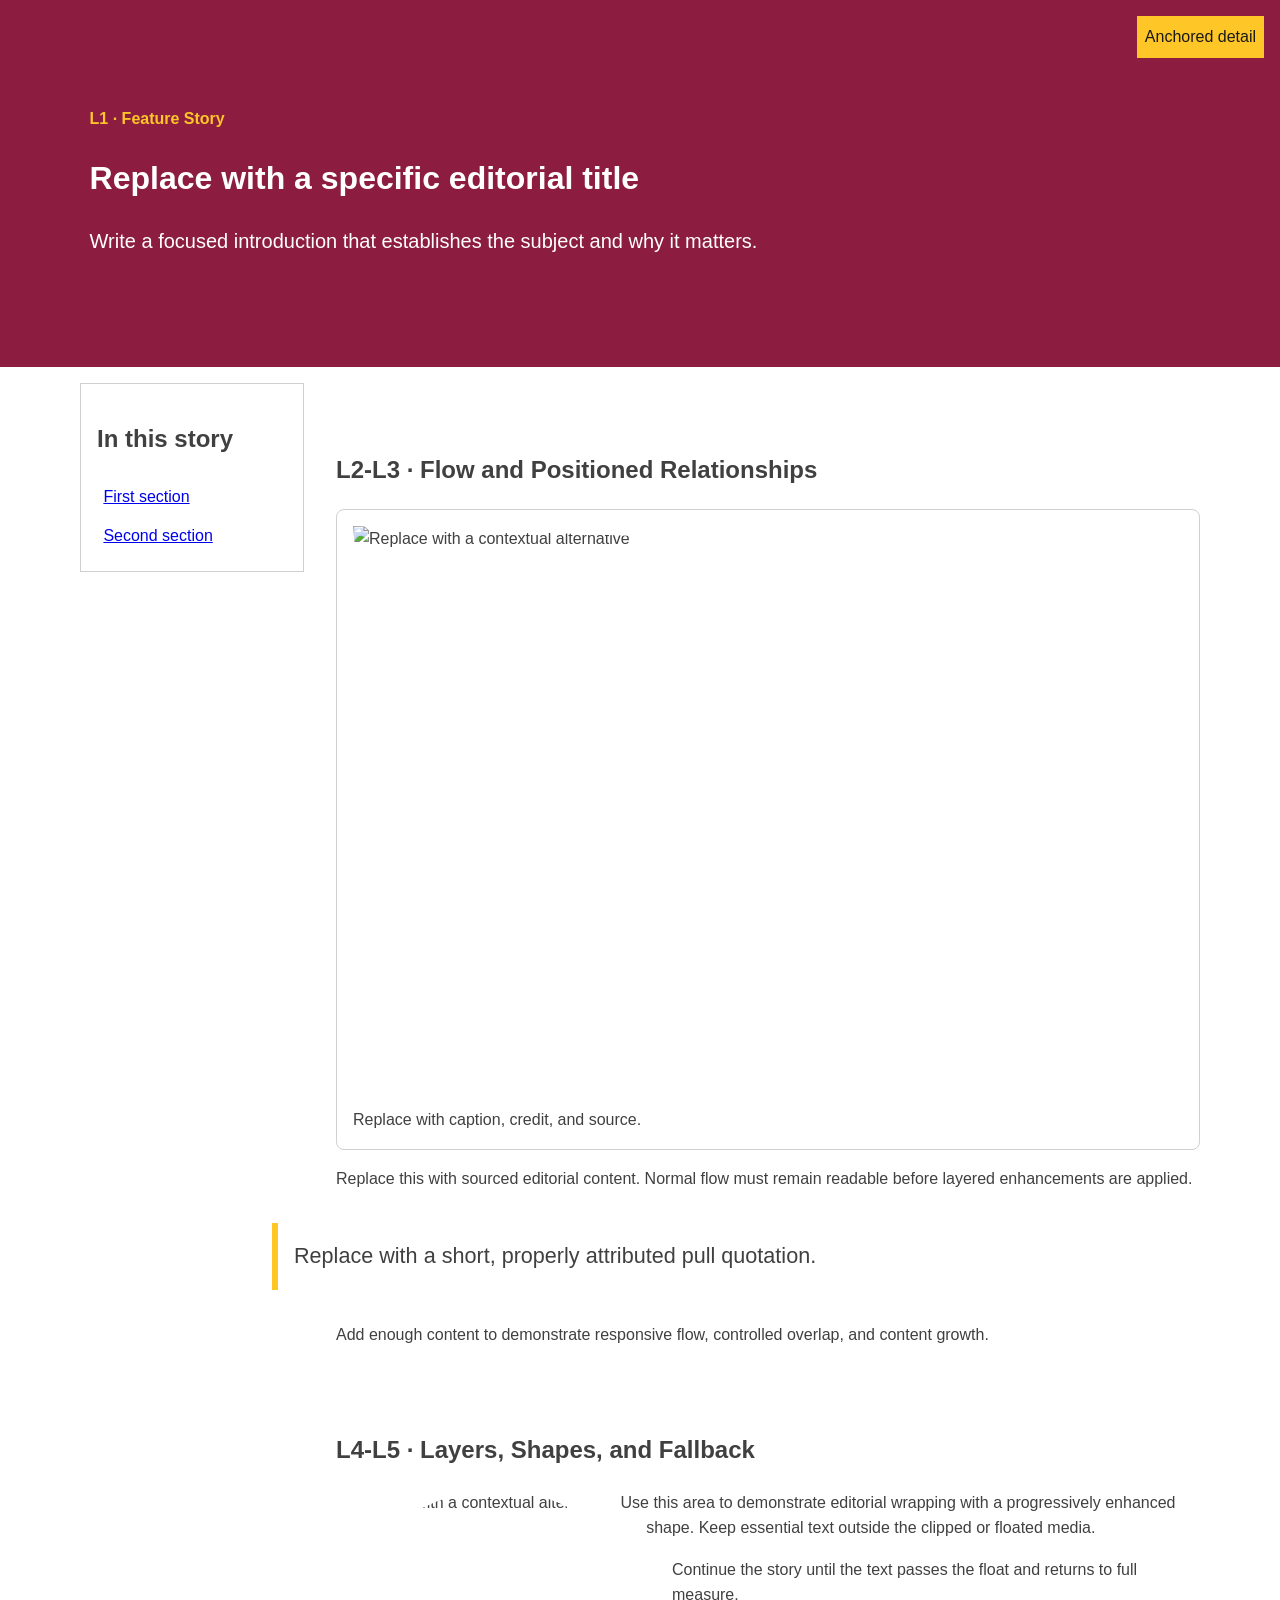
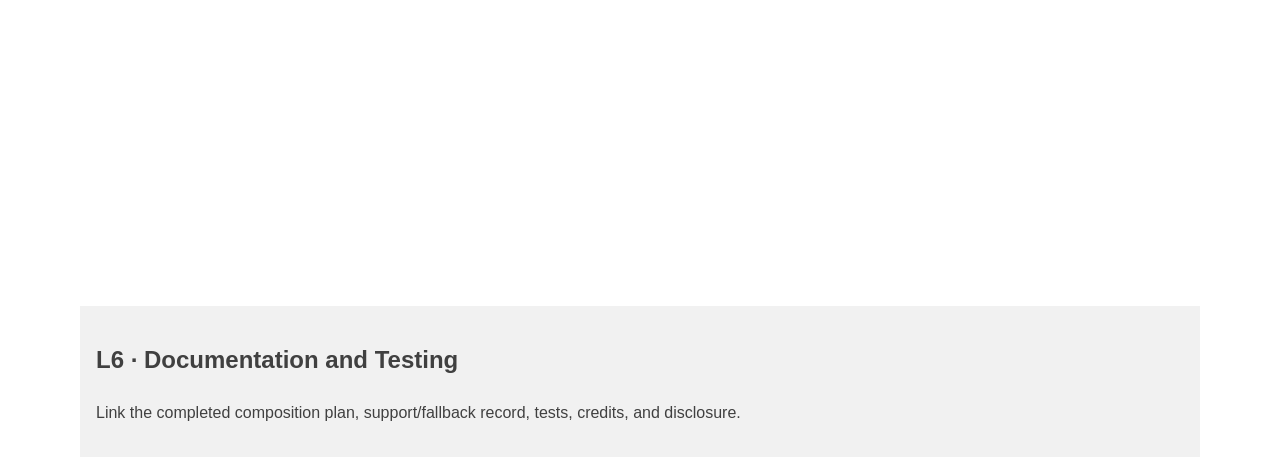
==== index.html @ 9a73ac56 "Added Assignment" ====
<!doctype html>
<html lang="en">
    <head>
        <meta charset="utf-8">
        <meta name="viewport" content="width=device-width,initial-scale=1">
        <title>Layered Feature Story</title>
        <link rel="stylesheet" href="styles.css">
    </head>
    <body>
        <header class="feature-header">
            <p class="eyebrow">L1 · Feature Story</p>
            <h1>Replace with a specific editorial title</h1>
            <p class="lede">Write a focused introduction that establishes the subject and why it matters.</p>
            <span class="issue-badge">Anchored detail</span>
        </header>
        <main>
            <aside class="story-guide">
                <h2>In this story</h2>
                <a href="#section-one">First section</a>
                <a href="#section-two">Second section</a>
            </aside>
            <article>
                <section id="section-one">
                    <h2>L2-L3 · Flow and Positioned Relationships</h2>
                    <figure class="feature-figure">
                        <img src="feature.svg" alt="Replace with a contextual alternative" width="1000" height="700">
                        <figcaption>Replace with caption, credit, and source.</figcaption>
                    </figure>
                    <p>Replace this with sourced editorial content. Normal flow must remain readable before layered enhancements are applied.</p>
                    <blockquote class="pull-quote">Replace with a short, properly attributed pull quotation.</blockquote>
                    <p>Add enough content to demonstrate responsive flow, controlled overlap, and content growth.</p>
                </section>
                <section id="section-two">
                    <h2>L4-L5 · Layers, Shapes, and Fallback</h2>
                    <img class="shape-portrait" src="portrait.svg" alt="Replace with a contextual alternative" width="600" height="600">
                    <p>Use this area to demonstrate editorial wrapping with a progressively enhanced shape. Keep essential text outside the clipped or floated media.</p>
                    <p>Continue the story until the text passes the float and returns to full measure.</p>
                </section>
            </article>
            <section class="documentation">
                <h2>L6 · Documentation and Testing</h2>
                <p>Link the completed composition plan, support/fallback record, tests, credits, and disclosure.</p>
            </section>
        </main>
    </body>
    </html>
---- styles.css ----
:root{
    --color-text:#404040;
    --color-surface:#fff;
    --color-action:#8c1d40;
    --color-accent:#ffc627;
    --color-border:#d0d0d0;
    --color-muted:#5c6670;
    --space-3:1rem;
    --radius:.5rem;
    --measure:68ch;
    --layer-base:0;
    --layer-raised:10;
    --layer-sticky:20;
    --layer-overlay:30;
}
*,*::before,*::after{
    box-sizing:border-box;
}
html{
    scroll-behavior:smooth;
}
body{
    margin:0;
    color:var(--color-text);
    background:var(--color-surface);
    font-family:Arial,sans-serif;
    line-height:1.6;
}
.feature-header{
    position:relative;
    padding:clamp(2rem,7vw,6rem);
    background:var(--color-action);
    color:#fff;
}
.eyebrow{
    color:var(--color-accent);
    font-weight:700;
}
.lede{
    max-width:var(--measure);
    font-size:1.25rem;
}
.issue-badge{
    position:absolute;
    inset-block-start:1rem;
    inset-inline-end:1rem;
    padding:.5rem;
    background:var(--color-accent);
    color:#191919;
}
main{
    display:grid;
    gap:2rem;
    max-width:72rem;
    margin:auto;
    padding:var(--space-3);
}
article{
    min-width:0;
}
article section{
    display:flow-root;
    margin-block:3rem;
    scroll-margin-block-start:6rem;
}
.story-guide{
    align-self:start;
    padding:1rem;
    border:1px solid var(--color-border);
}
.story-guide a{
    display:block;
    padding:.4rem;
}
.feature-figure{
    position:relative;
    margin:0;
    padding:1rem;
    border:1px solid var(--color-border);
    border-radius:var(--radius);
}
img{
    display:block;
    max-width:100%;
    height:auto;
}
.pull-quote{
    margin:2rem 0;
    padding:1rem;
    border-inline-start:.4rem solid var(--color-accent);
    font-size:1.35rem;
}
.shape-portrait{
    width:min(45%,20rem);
    margin:0 1rem 1rem 0;
    border-radius:50%;
}
.documentation{
    grid-column:1/-1;
    padding:1rem;
    background:#f1f1f1;
}
@media (min-width:52rem){
    main{
        grid-template-columns:14rem 1fr;
    }
    .story-guide{
        position:sticky;
        inset-block-start:1rem;
        z-index:var(--layer-sticky);
    }
    .pull-quote{
        position:relative;
        z-index:var(--layer-raised);
        margin-inline-start:-4rem;
        background:var(--color-surface);;
    }
    @supports (shape-outside:circle(50%)){
        .shape-portrait{
            float:inline-start;
            shape-outside:circle(50%);
            shape-margin:1rem;}
        }
    }
    @supports (clip-path:polygon(0 0)){
        .feature-figure img{
            clip-path:polygon(0 0,100% 5%,94% 100%,6% 94%);}
        }
        :focus-visible{
            outline:.2rem solid var(--color-accent);
            outline-offset:.2rem;
        }
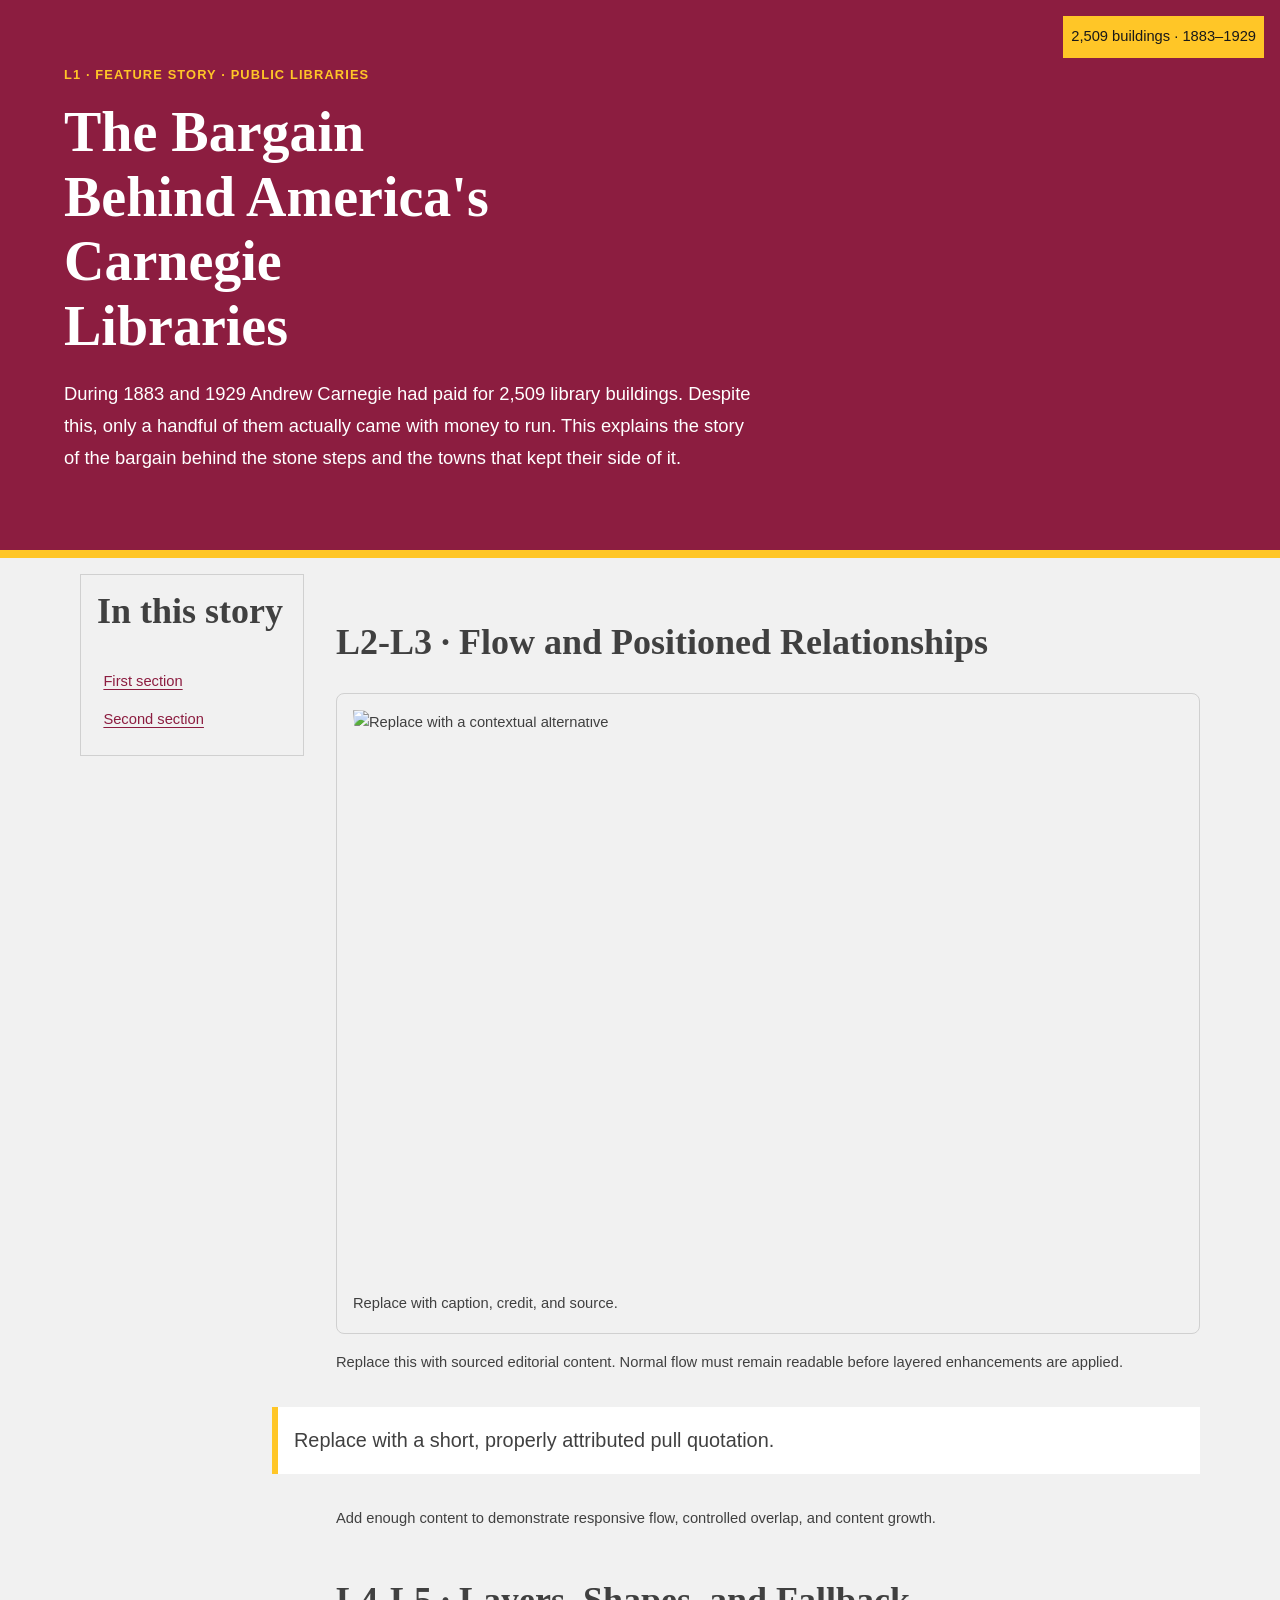
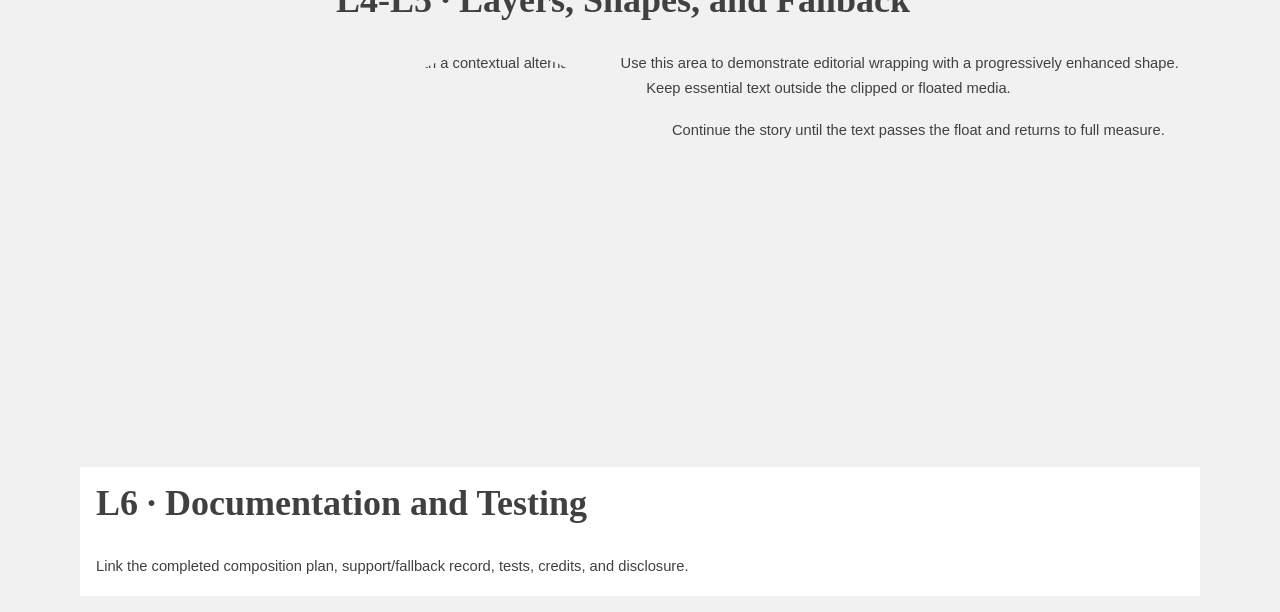
==== commit 53df7120: "Wrote feature header for carnegie libraries story Replaced the placeholder title, lede and badge wit" ====
--- a/index.html
+++ b/index.html
@@ -3,15 +3,15 @@
     <head>
         <meta charset="utf-8">
         <meta name="viewport" content="width=device-width,initial-scale=1">
-        <title>Layered Feature Story</title>
+        <title>The Bargain Behind America's Carnegie Libraries</title>
         <link rel="stylesheet" href="styles.css">
     </head>
     <body>
         <header class="feature-header">
-            <p class="eyebrow">L1 · Feature Story</p>
-            <h1>Replace with a specific editorial title</h1>
-            <p class="lede">Write a focused introduction that establishes the subject and why it matters.</p>
-            <span class="issue-badge">Anchored detail</span>
+            <p class="eyebrow">L1 · Feature Story · Public Libraries</p>
+            <h1>The Bargain Behind America's Carnegie Libraries</h1>
+            <p class="lede">During 1883 and 1929 Andrew Carnegie had paid for 2,509 library buildings. Despite this, only a handful of them actually came with money to run. This explains the story of the bargain behind the stone steps and the towns that kept their side of it.</p>
+            <span class="issue-badge">2,509 buildings · 1883–1929</span>
         </header>
         <main>
             <aside class="story-guide">
@@ -43,4 +43,4 @@
             </section>
         </main>
     </body>
-    </html>+</html>
--- a/styles.css
+++ b/styles.css
@@ -1,59 +1,142 @@
+/* Module 1 fonts and tokens */
+@font-face{
+    font-family:"Source Sans 3";
+    src:url("fonts/source-sans-3-latin-wght-normal.woff2") format("woff2");
+    font-weight:200 900;
+    font-style:normal;
+    font-display:swap;
+}
 :root{
-    --color-text:#404040;
-    --color-surface:#fff;
-    --color-action:#8c1d40;
-    --color-accent:#ffc627;
-    --color-border:#d0d0d0;
-    --color-muted:#5c6670;
-    --space-3:1rem;
+    --maroon:#8c1d40;
+    --gold:#ffc627;
+    --white:#ffffff;
+    --gray-100:#f1f1f1;
+    --gray-300:#d0d0d0;
+    --gray-700:#404040;
+    --gray-900:#191919;
+    --space-md:1rem;
+    --space-lg:2rem;
+    --border-thin:1px;
+    --font-body:"Source Sans 3",Arial,Helvetica,sans-serif;
+    --font-display:Georgia,"Times New Roman",serif;
+    --step--1:.875rem;
+    --step-0:1rem;
+    --step-1:1.25rem;
+    --step-2:clamp(1.5rem,1.2rem + 1.5vw,2.25rem);
+    --step-3:clamp(2rem,1.5rem + 2.5vw,3.5rem);
+    --leading-body:1.6;
+    --measure:68ch;
+    --color-text:var(--gray-700);
+    --color-canvas:var(--gray-100);
+    --color-surface:var(--white);
+    --color-border:var(--gray-300);
+    --color-action:var(--maroon);
+    --color-accent:var(--gold);
     --radius:.5rem;
-    --measure:68ch;
     --layer-base:0;
     --layer-raised:10;
     --layer-sticky:20;
     --layer-overlay:30;
 }
+
+/* Module 1 reset */
 *,*::before,*::after{
     box-sizing:border-box;
 }
+body{
+    margin:0;
+}
+figure{
+    margin-inline:0;
+}
+:where(h1,h2,p,ul,figure):where(:first-child){
+    margin-block-start:0;
+}
+:where(h1,h2,p,ul,figure):where(:last-child){
+    margin-block-end:0;
+}
+img{
+    display:block;
+    max-width:100%;
+    height:auto;
+}
+
+/* Module 1 typography */
+body{
+    color:var(--color-text);
+    background:var(--color-canvas);
+    font-family:var(--font-body);
+    font-size:var(--step-0);
+    font-size-adjust:.486;
+    line-height:var(--leading-body);
+}
+h1,h2,h3{
+    font-family:var(--font-display);
+    font-size-adjust:none;
+    line-height:1.15;
+}
+h1{
+    max-width:16ch;
+    margin:0;
+    font-size:var(--step-3);
+}
+h2{
+    font-size:var(--step-2);
+}
+h3{
+    font-size:var(--step-1);
+}
+a{
+    color:var(--color-action);
+    text-underline-offset:.2em;
+}
+.eyebrow,
+.evidence-label{
+    font-size:var(--step--1);
+    font-weight:700;
+    letter-spacing:.08em;
+    text-transform:uppercase;
+}
+.eyebrow{
+    color:var(--color-accent);
+}
+.lede{
+    max-width:var(--measure);
+    font-size:var(--step-1);
+}
+
 html{
     scroll-behavior:smooth;
 }
-body{
-    margin:0;
-    color:var(--color-text);
-    background:var(--color-surface);
-    font-family:Arial,sans-serif;
-    line-height:1.6;
-}
 .feature-header{
     position:relative;
-    padding:clamp(2rem,7vw,6rem);
+    padding:4rem clamp(1.5rem,5vw,4rem) clamp(1.5rem,5vw,4rem);
     background:var(--color-action);
-    color:#fff;
-}
-.eyebrow{
-    color:var(--color-accent);
-    font-weight:700;
-}
-.lede{
-    max-width:var(--measure);
-    font-size:1.25rem;
+    color:var(--white);
+}
+.feature-header::after{
+    content:"";
+    position:absolute;
+    inset-inline:0;
+    inset-block-end:0;
+    height:.5rem;
+    background:var(--color-accent);
+    pointer-events:none;
 }
 .issue-badge{
     position:absolute;
-    inset-block-start:1rem;
-    inset-inline-end:1rem;
+    inset-block-start:var(--space-md);
+    inset-inline-end:var(--space-md);
     padding:.5rem;
     background:var(--color-accent);
-    color:#191919;
+    color:var(--gray-900);
 }
 main{
     display:grid;
-    gap:2rem;
+    gap:var(--space-lg);
     max-width:72rem;
     margin:auto;
-    padding:var(--space-3);
+    padding:var(--space-md);
 }
 article{
     min-width:0;
@@ -65,8 +148,8 @@
 }
 .story-guide{
     align-self:start;
-    padding:1rem;
-    border:1px solid var(--color-border);
+    padding:var(--space-md);
+    border:var(--border-thin) solid var(--color-border);
 }
 .story-guide a{
     display:block;
@@ -75,30 +158,25 @@
 .feature-figure{
     position:relative;
     margin:0;
-    padding:1rem;
-    border:1px solid var(--color-border);
+    padding:var(--space-md);
+    border:var(--border-thin) solid var(--color-border);
     border-radius:var(--radius);
 }
-img{
-    display:block;
-    max-width:100%;
-    height:auto;
-}
 .pull-quote{
-    margin:2rem 0;
-    padding:1rem;
+    margin:var(--space-lg) 0;
+    padding:var(--space-md);
     border-inline-start:.4rem solid var(--color-accent);
     font-size:1.35rem;
 }
 .shape-portrait{
     width:min(45%,20rem);
-    margin:0 1rem 1rem 0;
+    margin:0 var(--space-md) var(--space-md) 0;
     border-radius:50%;
 }
 .documentation{
     grid-column:1/-1;
-    padding:1rem;
-    background:#f1f1f1;
+    padding:var(--space-md);
+    background:var(--color-surface);
 }
 @media (min-width:52rem){
     main{
@@ -106,7 +184,7 @@
     }
     .story-guide{
         position:sticky;
-        inset-block-start:1rem;
+        inset-block-start:var(--space-md);
         z-index:var(--layer-sticky);
     }
     .pull-quote{
@@ -119,7 +197,7 @@
         .shape-portrait{
             float:inline-start;
             shape-outside:circle(50%);
-            shape-margin:1rem;}
+            shape-margin:var(--space-md);}
         }
     }
     @supports (clip-path:polygon(0 0)){
@@ -129,4 +207,4 @@
         :focus-visible{
             outline:.2rem solid var(--color-accent);
             outline-offset:.2rem;
-        }
+        }
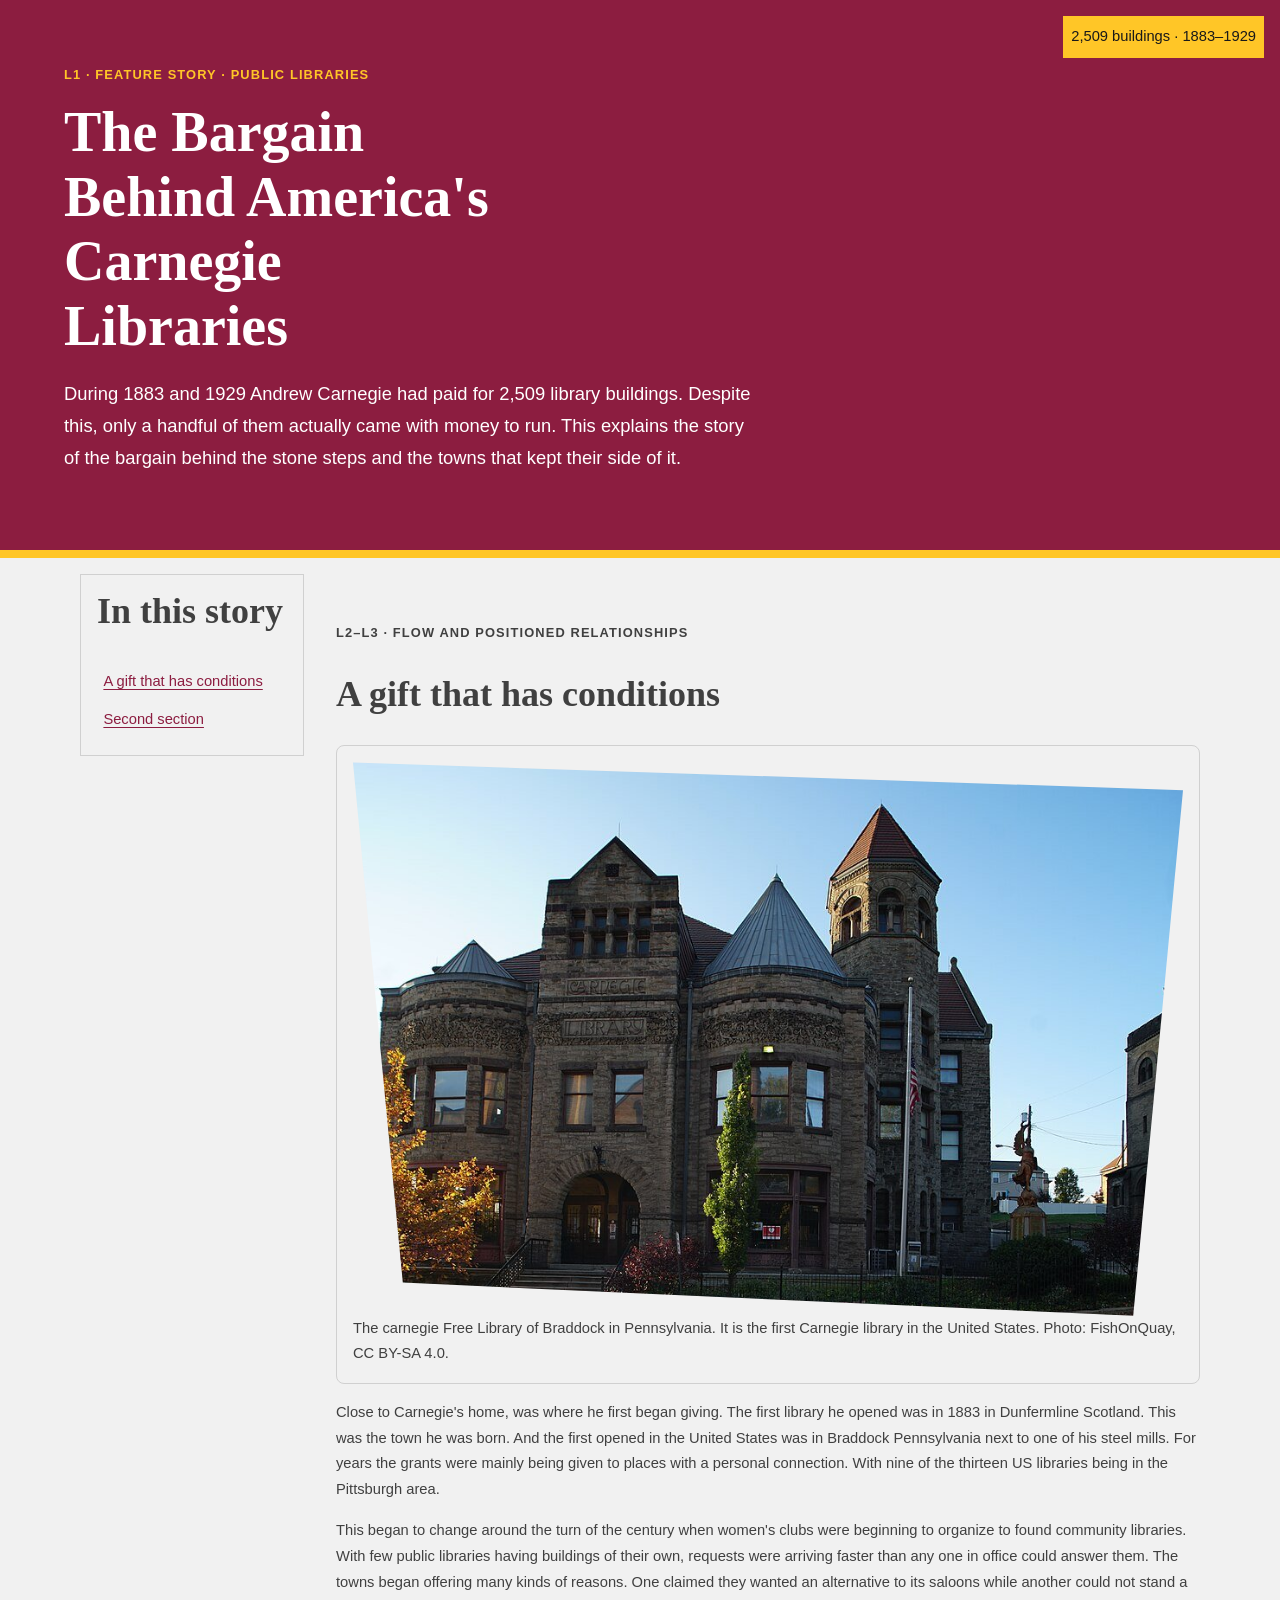
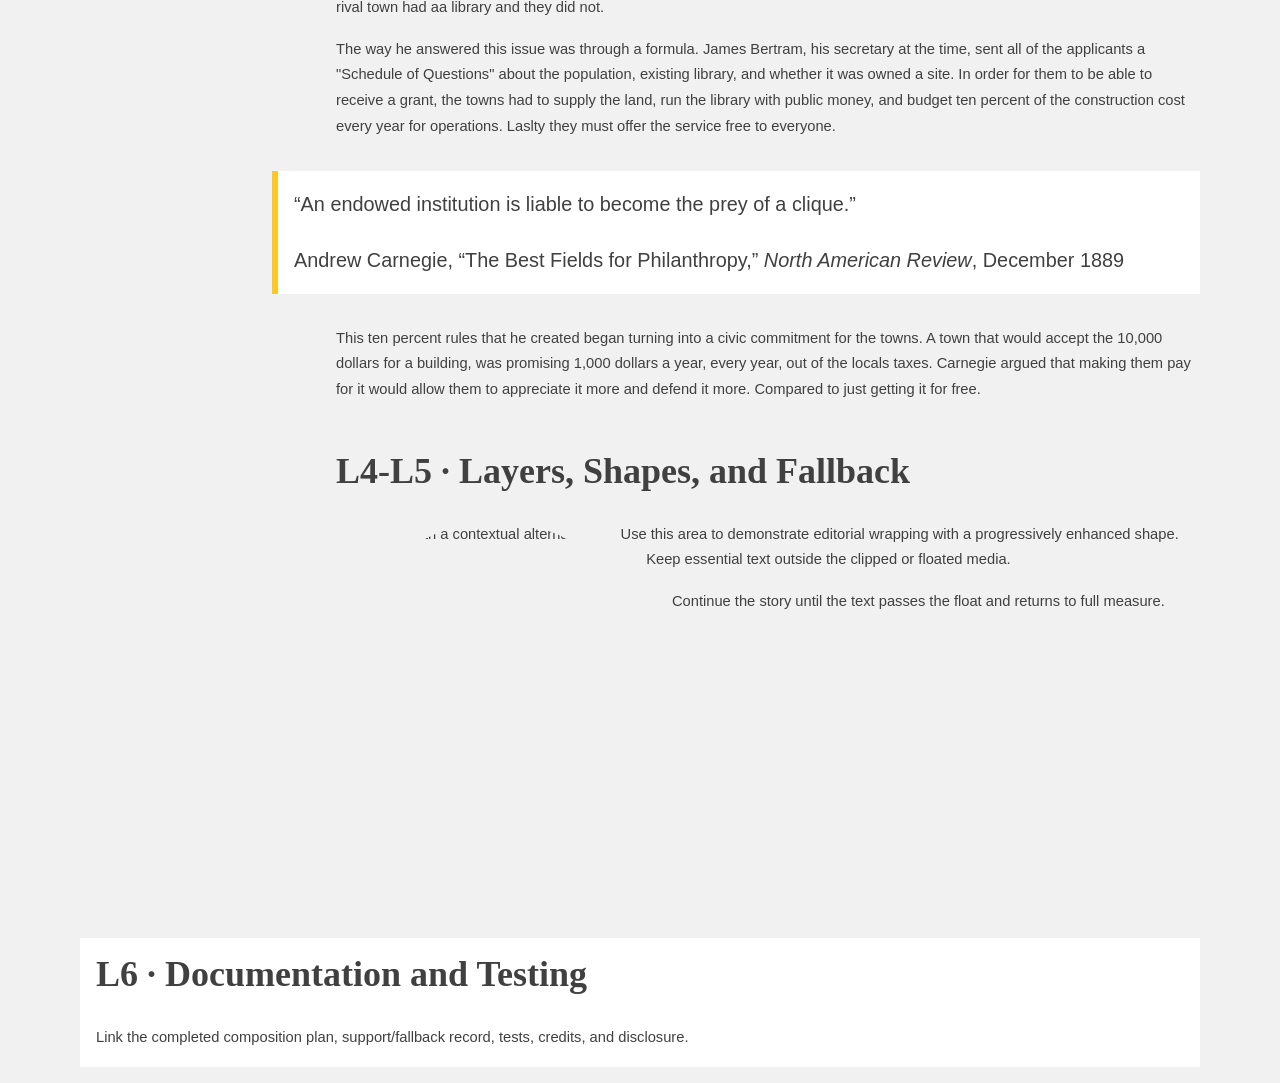
==== commit b549b0bd: "Added a gift that has conditions section I wrote the first section of Carnegie's grant formula. I al" ====
--- a/index.html
+++ b/index.html
@@ -16,19 +16,25 @@
         <main>
             <aside class="story-guide">
                 <h2>In this story</h2>
-                <a href="#section-one">First section</a>
+                <a href="#formula">A gift that has conditions</a>
                 <a href="#section-two">Second section</a>
             </aside>
             <article>
-                <section id="section-one">
-                    <h2>L2-L3 · Flow and Positioned Relationships</h2>
+                <section id="formula">
+                    <p class="evidence-label">L2–L3 · Flow and Positioned Relationships</p>
+                    <h2>A gift that has conditions</h2>
                     <figure class="feature-figure">
-                        <img src="feature.svg" alt="Replace with a contextual alternative" width="1000" height="700">
-                        <figcaption>Replace with caption, credit, and source.</figcaption>
+                        <img src="braddock-carnegie-library.jpg" alt="A Stone library with a tall rounded tower and a cone shaped roof. &quot;Carnegie Library&quot; is carved above the windows with steps up to the entrance." width="960" height="640">
+                        <figcaption>The carnegie Free Library of Braddock in Pennsylvania. It is the first Carnegie library in the United States. Photo: FishOnQuay, CC BY-SA 4.0.</figcaption>
                     </figure>
-                    <p>Replace this with sourced editorial content. Normal flow must remain readable before layered enhancements are applied.</p>
-                    <blockquote class="pull-quote">Replace with a short, properly attributed pull quotation.</blockquote>
-                    <p>Add enough content to demonstrate responsive flow, controlled overlap, and content growth.</p>
+                    <p>Close to Carnegie's home, was where he first began giving. The first library he opened was in 1883 in Dunfermline Scotland. This was the town he was born. And the first opened in the United States was in Braddock Pennsylvania next to one of his steel mills. For years the grants were mainly being given to places with a personal connection. With nine of the thirteen US libraries being in the Pittsburgh area.</p>
+                    <p>This began to change around the turn of the century when women's clubs were beginning to organize to found community libraries. With few public libraries having buildings of their own, requests were arriving faster  than any one in office could answer them. The towns began offering many kinds of reasons. One claimed they wanted an alternative to its saloons while another could not stand a rival town had aa library and they did not.</p>
+                    <p>The way he answered this issue was through a formula. James Bertram, his secretary at the time, sent all of the applicants a "Schedule of Questions" about the population, existing library, and whether it was owned a site. In order for them to be able to receive a grant, the towns had to supply the land, run the library with public money, and budget ten percent of the construction cost every year for operations. Laslty they must offer the service free to everyone.</p>
+                    <blockquote class="pull-quote">
+                        <p>“An endowed institution is liable to become the prey of a clique.”</p>
+                        <footer>Andrew Carnegie, “The Best Fields for Philanthropy,” <cite>North American Review</cite>, December 1889</footer>
+                    </blockquote>
+                    <p>This ten percent rules that he created began turning into a civic commitment for the towns. A town that would accept the 10,000 dollars for a building, was promising 1,000 dollars a year, every year, out of the locals taxes. Carnegie argued that making them pay for it would allow them to appreciate it more and defend it more. Compared to just getting it for free.</p>
                 </section>
                 <section id="section-two">
                     <h2>L4-L5 · Layers, Shapes, and Fallback</h2>
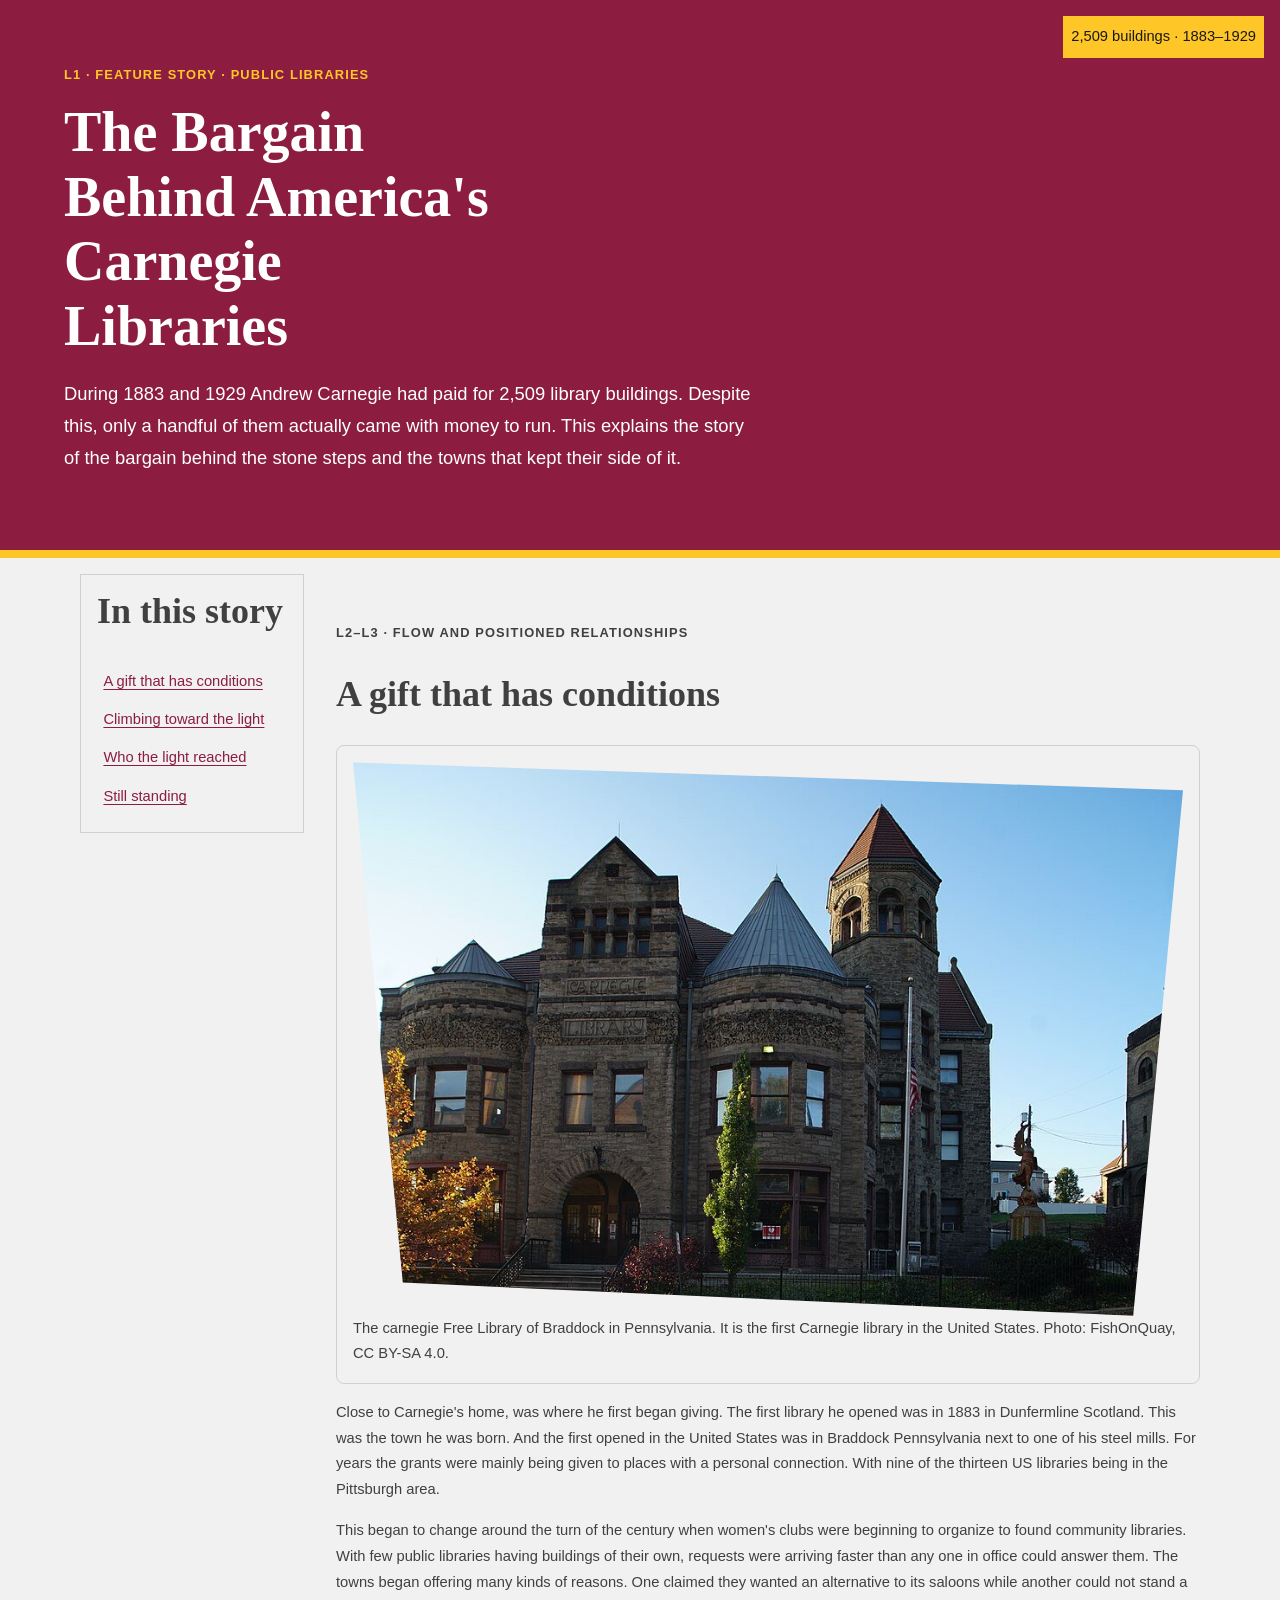
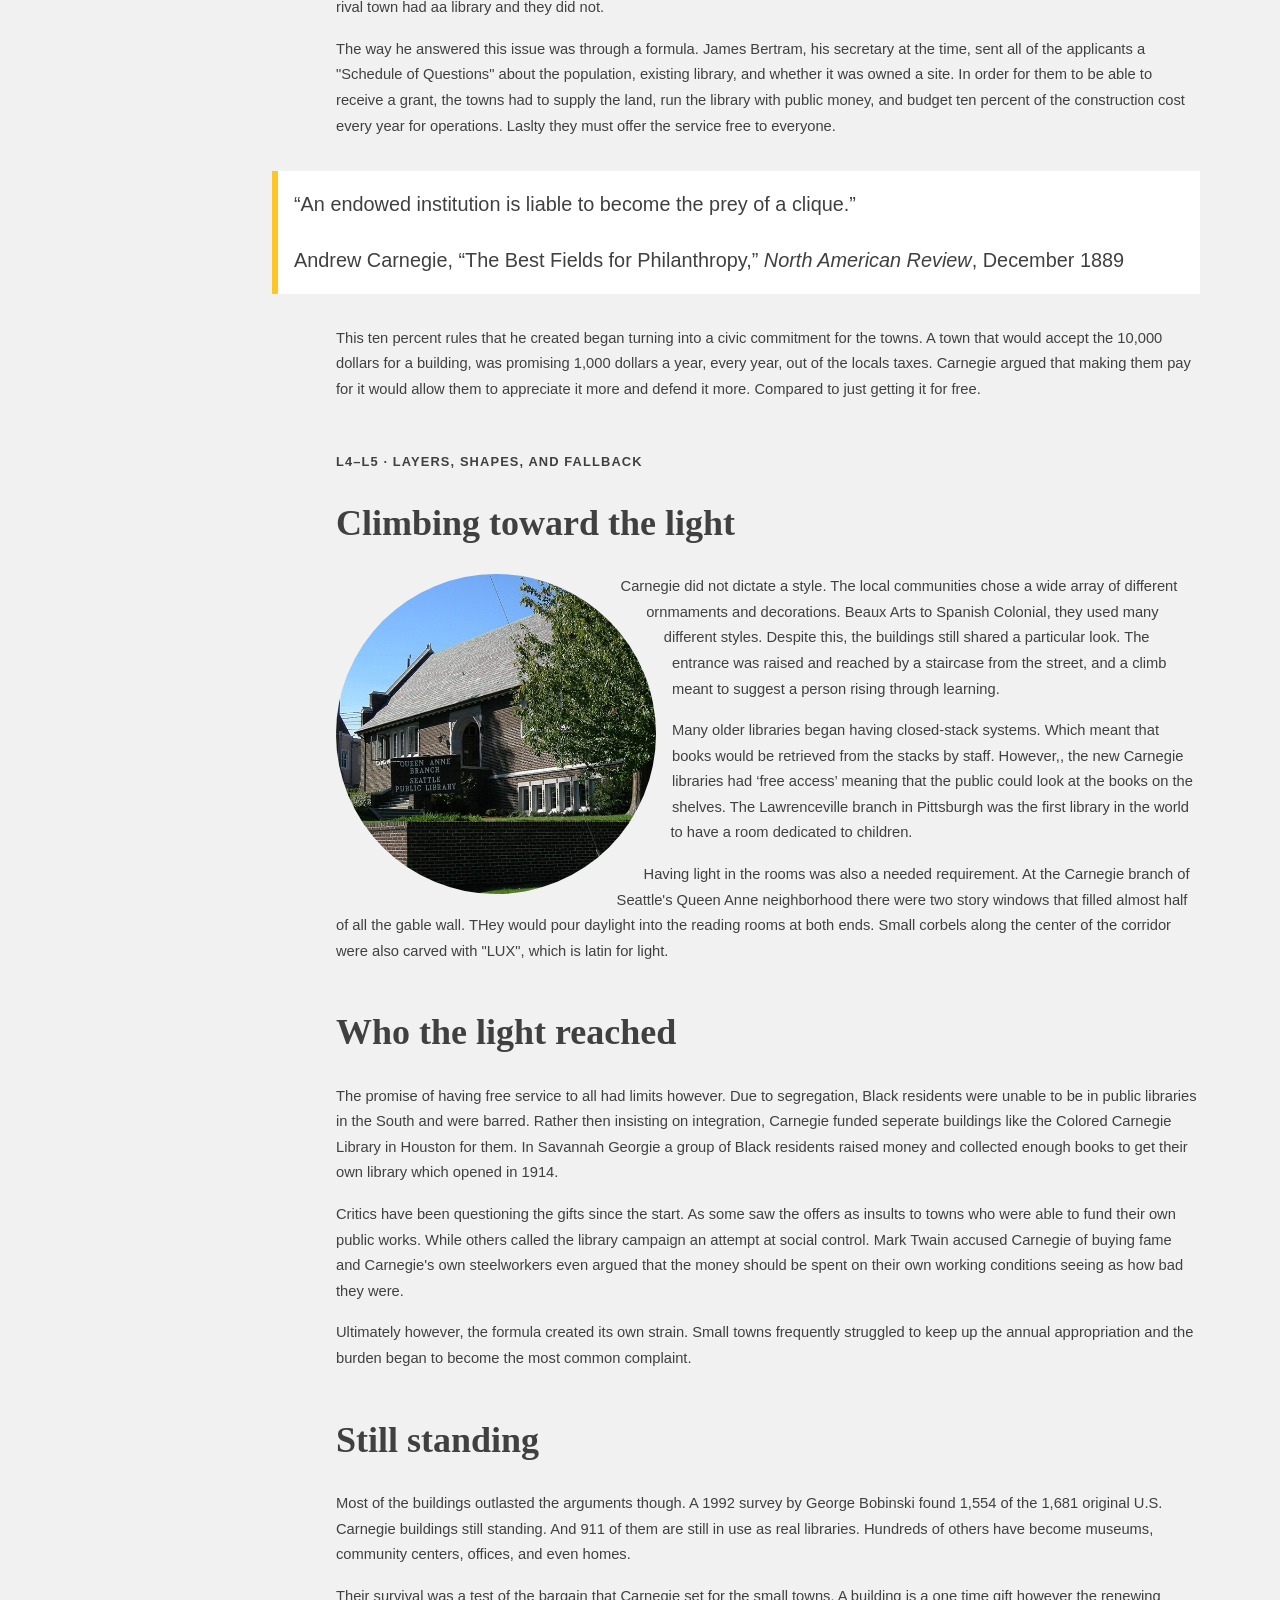
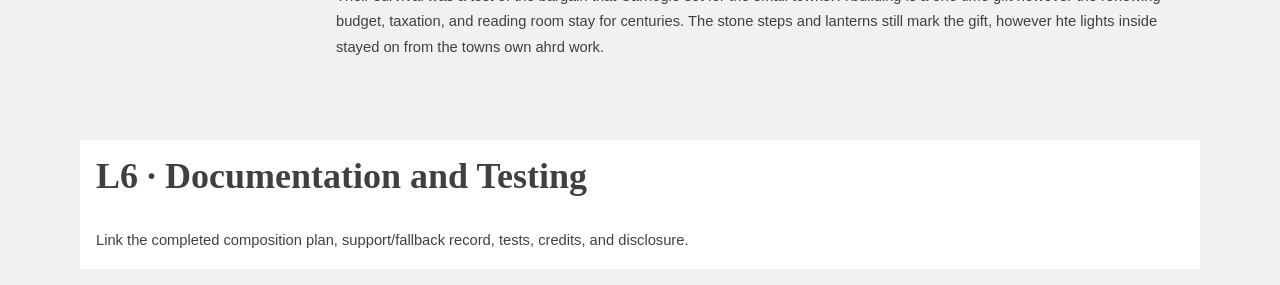
==== commit 5d16b912: "Added last story sections and queen anne photo I finshed writing climbing toward the light section, " ====
--- a/index.html
+++ b/index.html
@@ -17,7 +17,9 @@
             <aside class="story-guide">
                 <h2>In this story</h2>
                 <a href="#formula">A gift that has conditions</a>
-                <a href="#section-two">Second section</a>
+                <a href="#steps">Climbing toward the light</a>
+                <a href="#reach">Who the light reached</a>
+                <a href="#still-open">Still standing</a>
             </aside>
             <article>
                 <section id="formula">
@@ -36,11 +38,24 @@
                     </blockquote>
                     <p>This ten percent rules that he created began turning into a civic commitment for the towns. A town that would accept the 10,000 dollars for a building, was promising 1,000 dollars a year, every year, out of the locals taxes. Carnegie argued that making them pay for it would allow them to appreciate it more and defend it more. Compared to just getting it for free.</p>
                 </section>
-                <section id="section-two">
-                    <h2>L4-L5 · Layers, Shapes, and Fallback</h2>
-                    <img class="shape-portrait" src="portrait.svg" alt="Replace with a contextual alternative" width="600" height="600">
-                    <p>Use this area to demonstrate editorial wrapping with a progressively enhanced shape. Keep essential text outside the clipped or floated media.</p>
-                    <p>Continue the story until the text passes the float and returns to full measure.</p>
+                <section id="steps">
+                    <p class="evidence-label">L4–L5 · Layers, Shapes, and Fallback</p>
+                    <h2>Climbing toward the light</h2>
+                    <img class="shape-portrait" src="queen-anne-branch.jpg" alt="Brick library with a steep slate roof and arched doorway. There is a sign below the low brick wall reading &quot;Queen Anne Branch. Seattle Public Library. " width="600" height="600">
+                    <p>Carnegie did not dictate a style. The local communities chose a wide array of different ornmaments and decorations. Beaux Arts to Spanish Colonial, they used many different styles. Despite this, the buildings still shared a particular look. The entrance was raised and reached by a staircase from the street, and a climb meant to suggest a person rising through learning. </p>
+                    <p>Many older libraries began having closed-stack systems. Which meant that books would be retrieved from the stacks by staff. However,, the new Carnegie libraries had ‘free access’ meaning that the public could look at the books on the shelves. The Lawrenceville branch in Pittsburgh was the first library in the world to have a room dedicated to children.</p>
+                    <p>Having light in the rooms was also a needed requirement. At the Carnegie branch of Seattle's Queen Anne neighborhood there were two story windows that filled almost half  of all the gable wall. THey would pour daylight into the reading rooms at both ends. Small corbels along the center of the corridor were also carved with "LUX", which is latin for light.</p>
+                </section>
+                <section id="reach">
+                    <h2>Who the light reached</h2>
+                    <p>The promise of having free service to all had limits however. Due to segregation, Black residents were unable to be in public libraries in the South and were barred. Rather then insisting on integration, Carnegie funded seperate buildings like the Colored Carnegie Library in Houston for them. In Savannah Georgie a group of Black residents raised money and collected enough books to get their own library which opened in 1914. </p>
+                    <p>Critics have been questioning the gifts since the start. As some saw the offers as insults to towns who were able to fund their own public works. While others called the library campaign an attempt at social control. Mark Twain accused Carnegie of buying fame and Carnegie's own steelworkers even argued that the money should be spent on their own working conditions seeing as how bad they were. </p>
+                    <p>Ultimately however, the formula created its own strain. Small towns frequently struggled to keep up the annual appropriation and the burden began to become the most common complaint. </p>
+                </section>
+                <section id="still-open">
+                    <h2>Still standing</h2>
+                    <p>Most of the buildings outlasted the arguments though. A 1992 survey by George Bobinski found 1,554 of the 1,681 original U.S. Carnegie buildings still standing. And 911 of them are still in use as real libraries. Hundreds of others have become museums, community centers, offices, and even homes. </p>
+                    <p>Their survival was a test of the bargain that Carnegie set for the small towns. A building is a one time gift however the renewing budget, taxation, and reading room stay for centuries. The stone steps and lanterns still mark the gift, however hte lights inside stayed on from the towns own ahrd work.</p>
                 </section>
             </article>
             <section class="documentation">
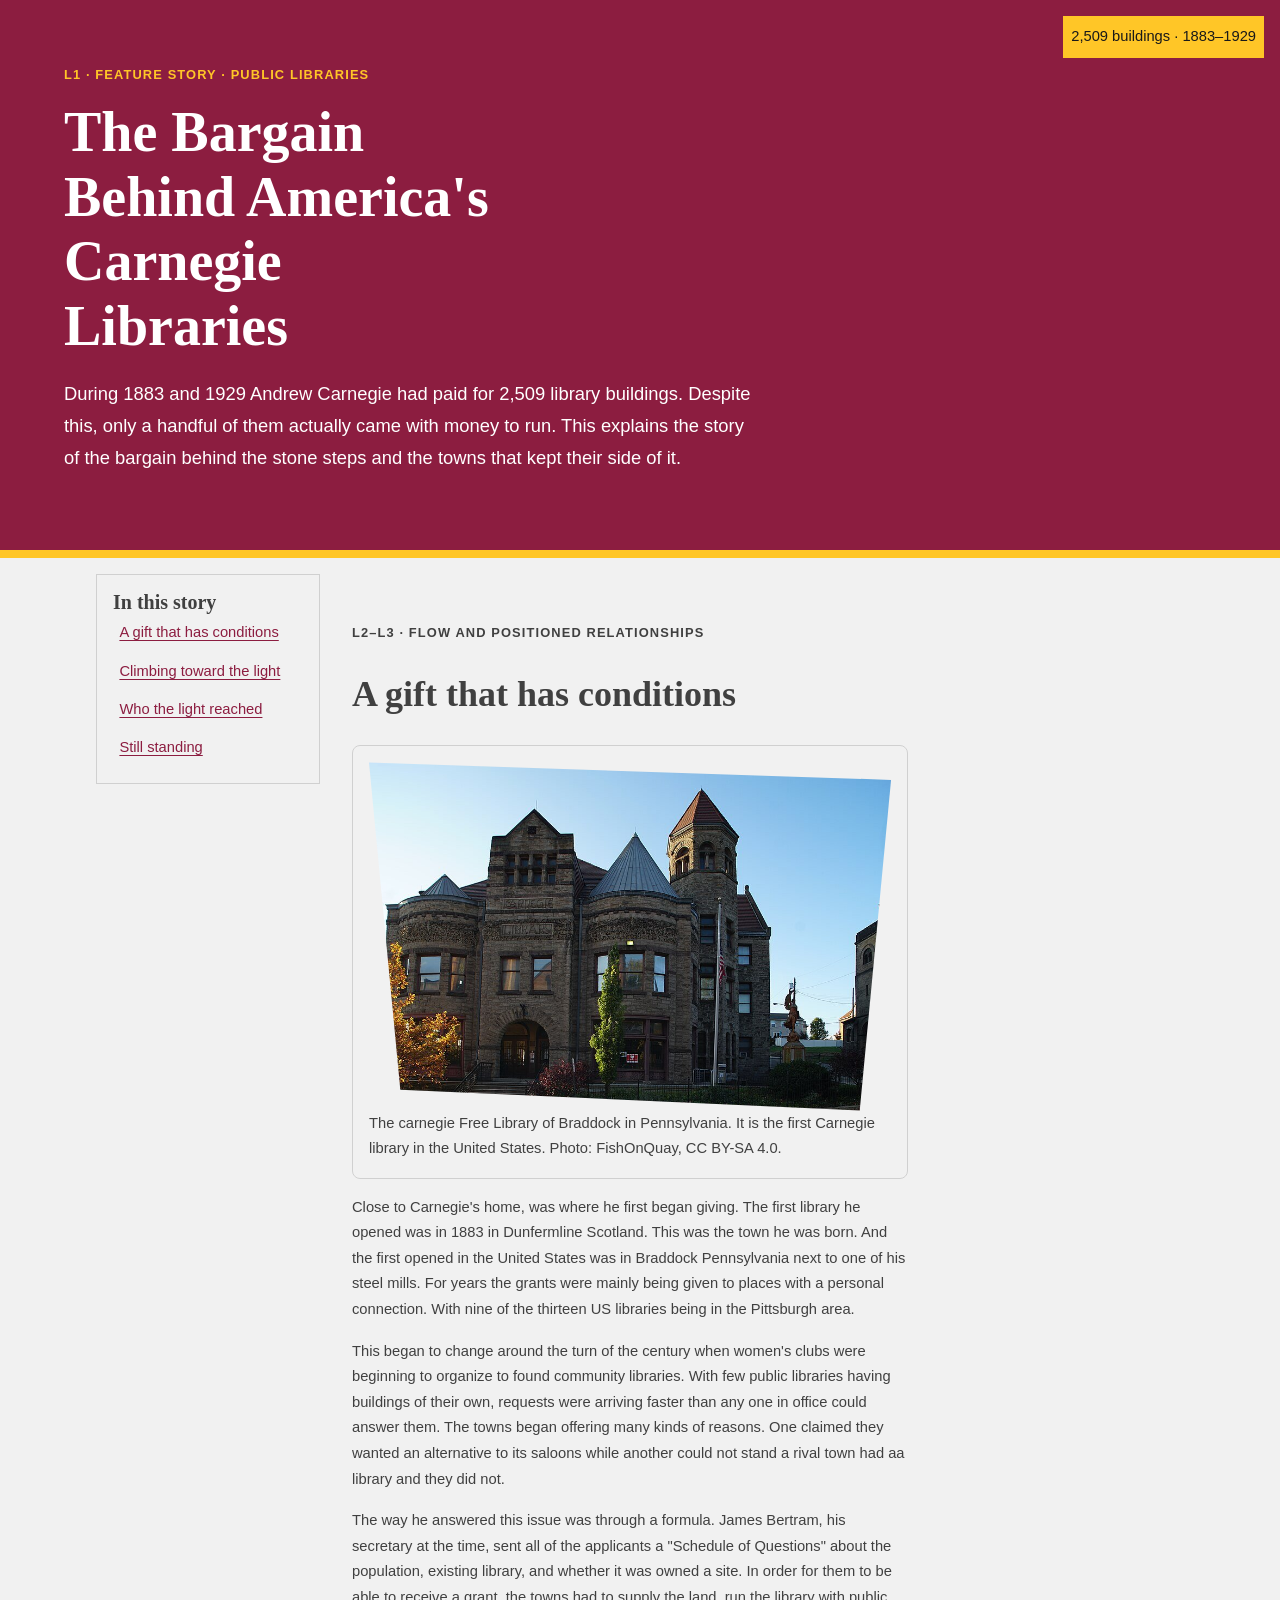
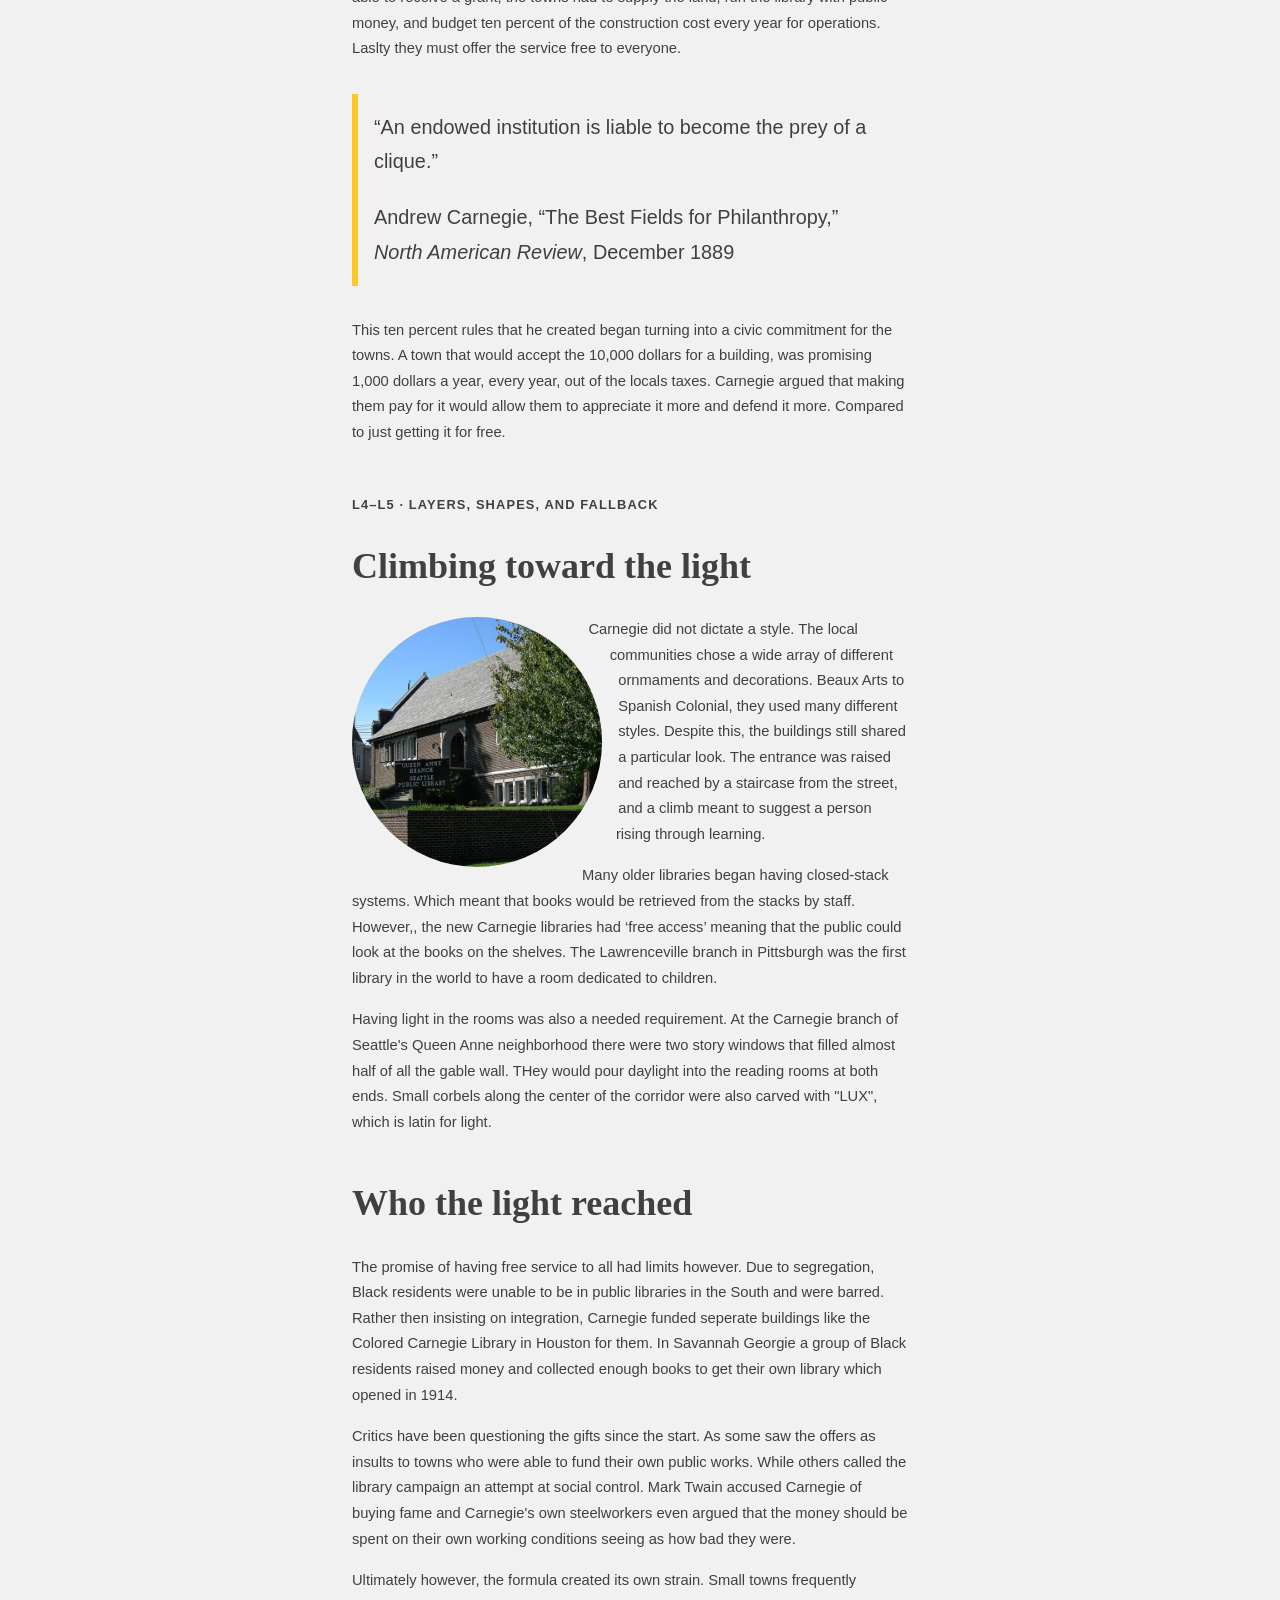
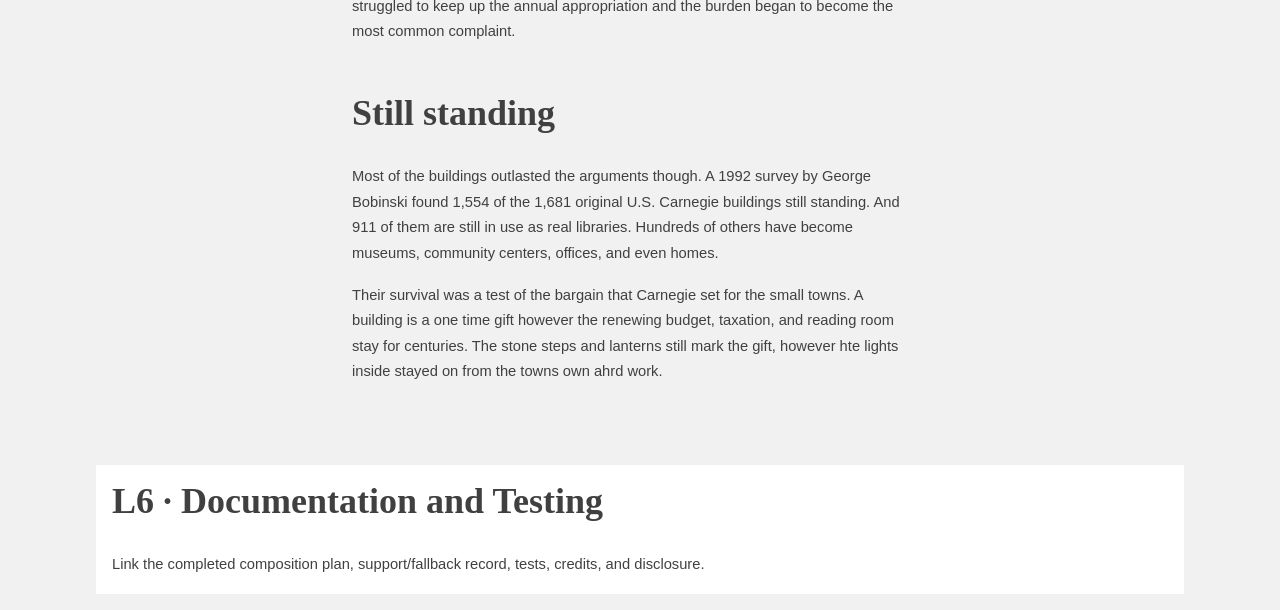
==== commit 59d26c7d: "Moved guide and article into story layout grid I wraped the story guide and article in .story-layout" ====
--- a/index.html
+++ b/index.html
@@ -14,6 +14,7 @@
             <span class="issue-badge">2,509 buildings · 1883–1929</span>
         </header>
         <main>
+            <div class="story-layout">
             <aside class="story-guide">
                 <h2>In this story</h2>
                 <a href="#formula">A gift that has conditions</a>
@@ -58,6 +59,7 @@
                     <p>Their survival was a test of the bargain that Carnegie set for the small towns. A building is a one time gift however the renewing budget, taxation, and reading room stay for centuries. The stone steps and lanterns still mark the gift, however hte lights inside stayed on from the towns own ahrd work.</p>
                 </section>
             </article>
+            </div>
             <section class="documentation">
                 <h2>L6 · Documentation and Testing</h2>
                 <p>Link the completed composition plan, support/fallback record, tests, credits, and disclosure.</p>
--- a/styles.css
+++ b/styles.css
@@ -35,7 +35,6 @@
     --radius:.5rem;
     --layer-base:0;
     --layer-raised:10;
-    --layer-sticky:20;
     --layer-overlay:30;
 }
 
@@ -134,12 +133,17 @@
 main{
     display:grid;
     gap:var(--space-lg);
-    max-width:72rem;
+    max-width:70rem;
     margin:auto;
     padding:var(--space-md);
+}
+.story-layout{
+    display:grid;
+    gap:var(--space-lg);
 }
 article{
     min-width:0;
+    max-width:var(--measure);
 }
 article section{
     display:flow-root;
@@ -147,12 +151,19 @@
     scroll-margin-block-start:6rem;
 }
 .story-guide{
+    display:flex;
+    flex-wrap:wrap;
+    column-gap:var(--space-md);
     align-self:start;
     padding:var(--space-md);
     border:var(--border-thin) solid var(--color-border);
 }
+.story-guide h2{
+    width:100%;
+    margin:0;
+    font-size:var(--step-1);
+}
 .story-guide a{
-    display:block;
     padding:.4rem;
 }
 .feature-figure{
@@ -174,24 +185,17 @@
     border-radius:50%;
 }
 .documentation{
-    grid-column:1/-1;
     padding:var(--space-md);
     background:var(--color-surface);
 }
 @media (min-width:52rem){
-    main{
-        grid-template-columns:14rem 1fr;
+    .story-layout{
+        grid-template-columns:14rem minmax(0,1fr);
     }
     .story-guide{
         position:sticky;
         inset-block-start:var(--space-md);
-        z-index:var(--layer-sticky);
-    }
-    .pull-quote{
-        position:relative;
-        z-index:var(--layer-raised);
-        margin-inline-start:-4rem;
-        background:var(--color-surface);;
+        flex-direction:column;
     }
     @supports (shape-outside:circle(50%)){
         .shape-portrait{
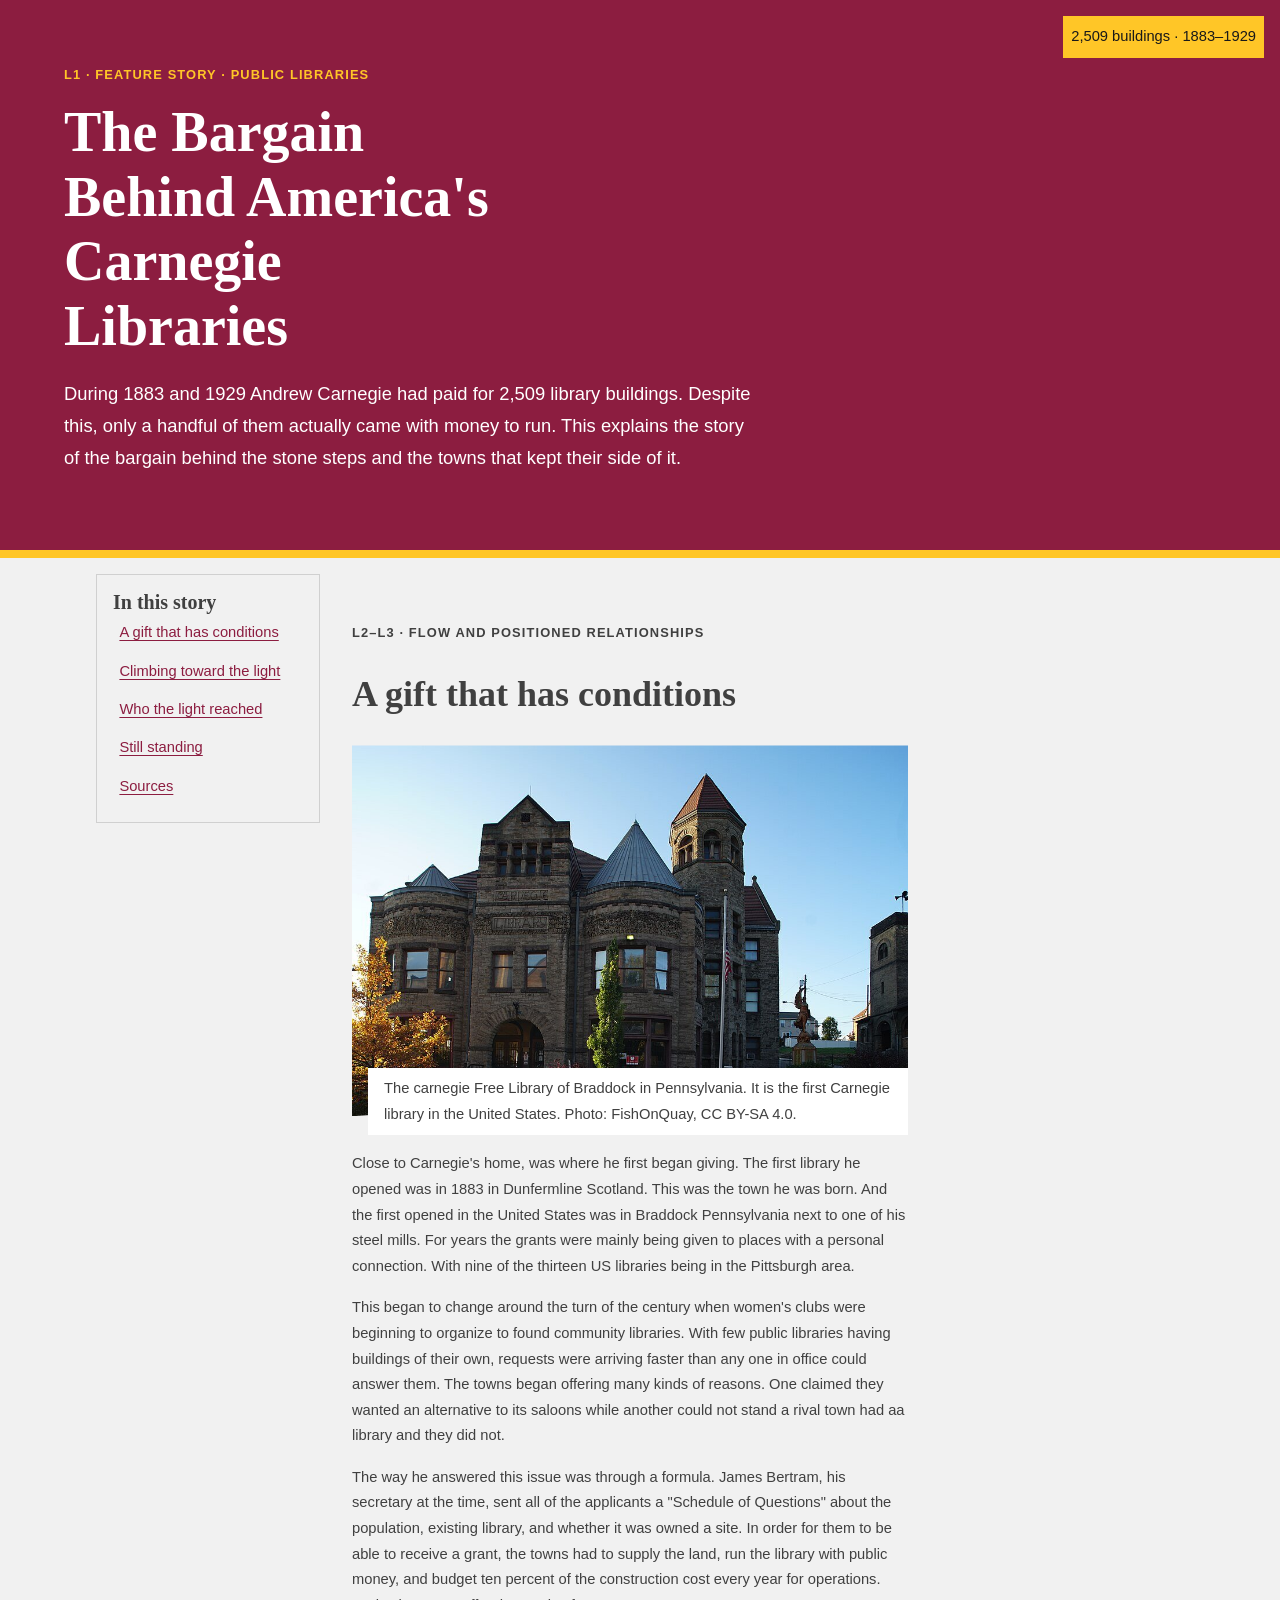
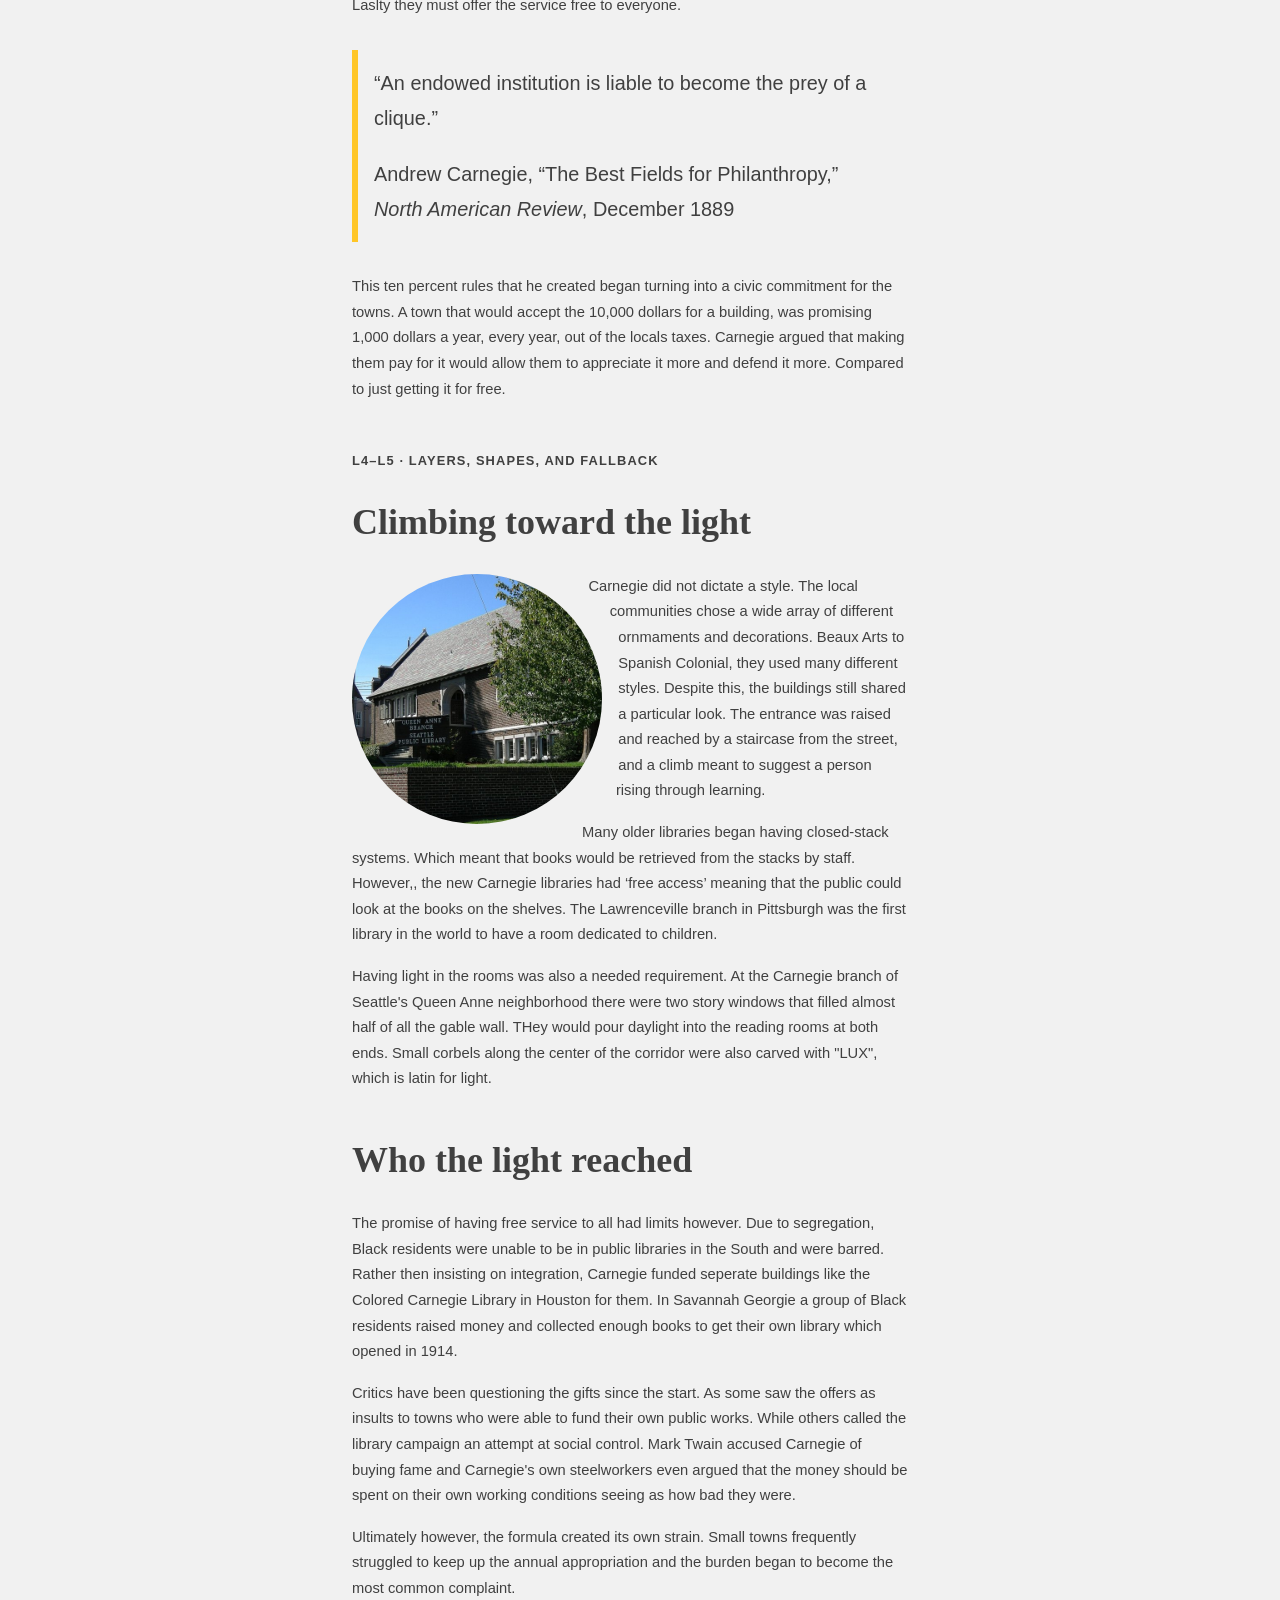
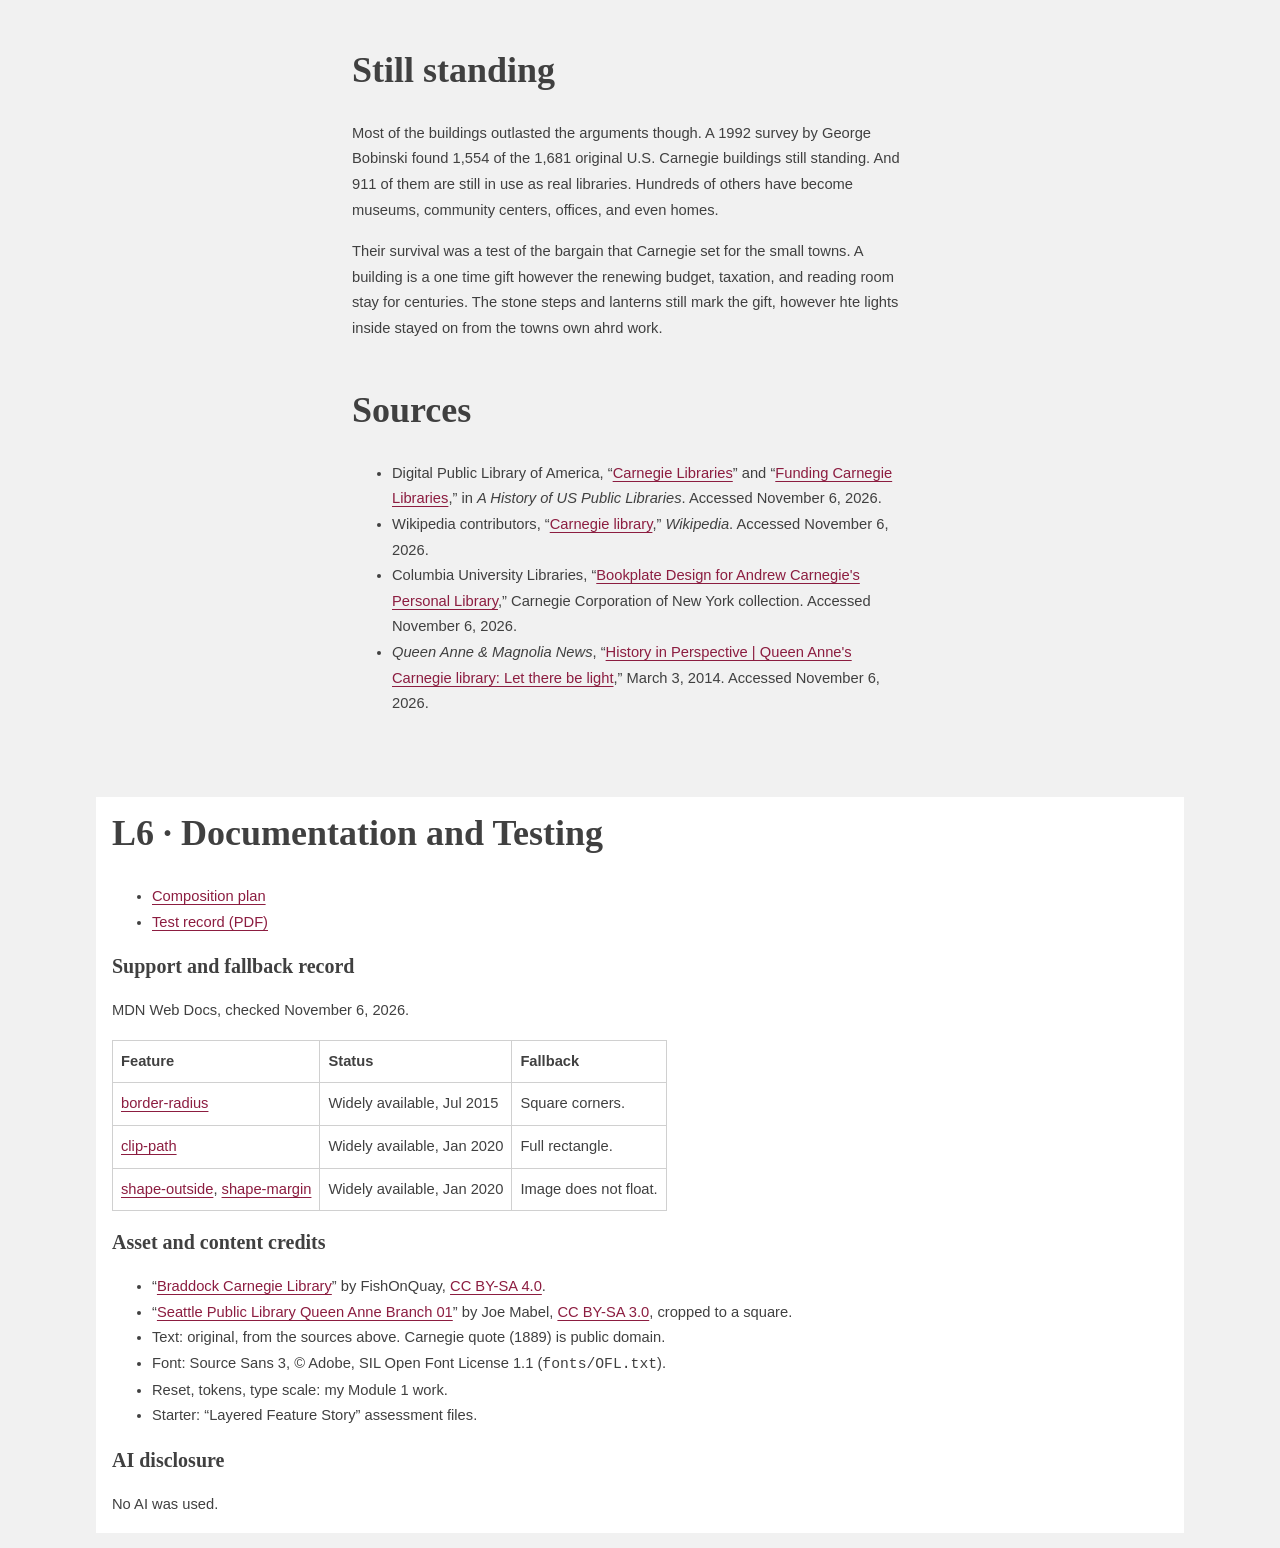
==== commit ac59836b: "Added sources, suport table, credits, and disclosure I added the sources section with four cited ref" ====
--- a/index.html
+++ b/index.html
@@ -21,6 +21,7 @@
                 <a href="#steps">Climbing toward the light</a>
                 <a href="#reach">Who the light reached</a>
                 <a href="#still-open">Still standing</a>
+                <a href="#sources">Sources</a>
             </aside>
             <article>
                 <section id="formula">
@@ -58,11 +59,58 @@
                     <p>Most of the buildings outlasted the arguments though. A 1992 survey by George Bobinski found 1,554 of the 1,681 original U.S. Carnegie buildings still standing. And 911 of them are still in use as real libraries. Hundreds of others have become museums, community centers, offices, and even homes. </p>
                     <p>Their survival was a test of the bargain that Carnegie set for the small towns. A building is a one time gift however the renewing budget, taxation, and reading room stay for centuries. The stone steps and lanterns still mark the gift, however hte lights inside stayed on from the towns own ahrd work.</p>
                 </section>
+                <section id="sources">
+                    <h2>Sources</h2>
+                    <ul>
+                        <li>Digital Public Library of America, “<a href="https://dp.la/exhibitions/history-us-public-libraries/carnegie-libraries">Carnegie Libraries</a>” and “<a href="https://dp.la/exhibitions/history-us-public-libraries/carnegie-libraries/funding-carnegie-libraries">Funding Carnegie Libraries</a>,” in <cite>A History of US Public Libraries</cite>. Accessed November 6, 2026.</li>
+                        <li>Wikipedia contributors, “<a href="https://en.wikipedia.org/wiki/Carnegie_library">Carnegie library</a>,” <cite>Wikipedia</cite>. Accessed November 6, 2026.</li>
+                        <li>Columbia University Libraries, “<a href="https://dlc.library.columbia.edu/catalog/cul:xpnvx0k7w0">Bookplate Design for Andrew Carnegie's Personal Library</a>,” Carnegie Corporation of New York collection. Accessed November 6, 2026.</li>
+                        <li><cite>Queen Anne &amp; Magnolia News</cite>, “<a href="https://queenannenews.com/news/2014/mar/03/history-in-perspective-queen-annes-carnegie-librar">History in Perspective | Queen Anne's Carnegie library: Let there be light</a>,” March 3, 2014. Accessed November 6, 2026.</li>
+                    </ul>
+                </section>
             </article>
             </div>
             <section class="documentation">
                 <h2>L6 · Documentation and Testing</h2>
-                <p>Link the completed composition plan, support/fallback record, tests, credits, and disclosure.</p>
+                <ul>
+                    <li><a href="composition-plan.html">Composition plan</a></li>
+                    <li><a href="L6_test_record.pdf">Test record (PDF)</a></li>
+                </ul>
+                <h3>Support and fallback record</h3>
+                <p>MDN Web Docs, checked November 6, 2026.</p>
+                <table>
+                    <tr>
+                        <th>Feature</th>
+                        <th>Status</th>
+                        <th>Fallback</th>
+                    </tr>
+                    <tr>
+                        <td><a href="https://developer.mozilla.org/en-US/docs/Web/CSS/Reference/Properties/border-radius">border-radius</a></td>
+                        <td>Widely available, Jul 2015</td>
+                        <td>Square corners.</td>
+                    </tr>
+                    <tr>
+                        <td><a href="https://developer.mozilla.org/en-US/docs/Web/CSS/Reference/Properties/clip-path">clip-path</a></td>
+                        <td>Widely available, Jan 2020</td>
+                        <td>Full rectangle.</td>
+                    </tr>
+                    <tr>
+                        <td><a href="https://developer.mozilla.org/en-US/docs/Web/CSS/Reference/Properties/shape-outside">shape-outside</a>, <a href="https://developer.mozilla.org/en-US/docs/Web/CSS/Reference/Properties/shape-margin">shape-margin</a></td>
+                        <td>Widely available, Jan 2020</td>
+                        <td>Image does not float.</td>
+                    </tr>
+                </table>
+                <h3>Asset and content credits</h3>
+                <ul>
+                    <li>“<a href="https://commons.wikimedia.org/wiki/File:Braddock_Carnegie_Library.jpg">Braddock Carnegie Library</a>” by FishOnQuay, <a href="https://creativecommons.org/licenses/by-sa/4.0/">CC BY-SA 4.0</a>.</li>
+                    <li>“<a href="https://commons.wikimedia.org/wiki/File:Seattle_Public_Library_Queen_Anne_Branch_01.jpg">Seattle Public Library Queen Anne Branch 01</a>” by Joe Mabel, <a href="https://creativecommons.org/licenses/by-sa/3.0/">CC BY-SA 3.0</a>, cropped to a square.</li>
+                    <li>Text: original, from the sources above. Carnegie quote (1889) is public domain.</li>
+                    <li>Font: Source Sans 3, © Adobe, SIL Open Font License 1.1 (<code>fonts/OFL.txt</code>).</li>
+                    <li>Reset, tokens, type scale: my Module 1 work.</li>
+                    <li>Starter: “Layered Feature Story” assessment files.</li>
+                </ul>
+                <h3>AI disclosure</h3>
+                <p>No AI was used.</p>
             </section>
         </main>
     </body>
--- a/styles.css
+++ b/styles.css
@@ -32,10 +32,8 @@
     --color-border:var(--gray-300);
     --color-action:var(--maroon);
     --color-accent:var(--gold);
-    --radius:.5rem;
     --layer-base:0;
-    --layer-raised:10;
-    --layer-overlay:30;
+    --layer-raised:1;
 }
 
 /* Module 1 reset */
@@ -166,13 +164,6 @@
 .story-guide a{
     padding:.4rem;
 }
-.feature-figure{
-    position:relative;
-    margin:0;
-    padding:var(--space-md);
-    border:var(--border-thin) solid var(--color-border);
-    border-radius:var(--radius);
-}
 .pull-quote{
     margin:var(--space-lg) 0;
     padding:var(--space-md);
@@ -188,6 +179,35 @@
     padding:var(--space-md);
     background:var(--color-surface);
 }
+th,td{
+    padding:.5rem;
+    border:var(--border-thin) solid var(--color-border);
+    text-align:left;
+}
+table{
+    border-collapse:collapse;
+}
+:focus-visible{
+    outline:.2rem solid var(--color-accent);
+    outline-offset:.2rem;
+}
+
+@media (min-width:36rem){
+    .feature-figure figcaption{
+        position:relative;
+        z-index:var(--layer-raised);
+        margin:-3rem 0 0 var(--space-md);
+        padding:.5rem var(--space-md);
+        background:var(--color-surface);
+    }
+    @supports (shape-outside:circle(50%)){
+        .shape-portrait{
+            float:left;
+            shape-outside:circle(50%);
+            shape-margin:var(--space-md);
+        }
+    }
+}
 @media (min-width:52rem){
     .story-layout{
         grid-template-columns:14rem minmax(0,1fr);
@@ -197,18 +217,9 @@
         inset-block-start:var(--space-md);
         flex-direction:column;
     }
-    @supports (shape-outside:circle(50%)){
-        .shape-portrait{
-            float:inline-start;
-            shape-outside:circle(50%);
-            shape-margin:var(--space-md);}
-        }
-    }
-    @supports (clip-path:polygon(0 0)){
-        .feature-figure img{
-            clip-path:polygon(0 0,100% 5%,94% 100%,6% 94%);}
-        }
-        :focus-visible{
-            outline:.2rem solid var(--color-accent);
-            outline-offset:.2rem;
-        }+}
+@supports (clip-path:polygon(0 0)){
+    .feature-figure img{
+        clip-path:polygon(0 0,100% 0,100% 90%,0 100%);
+    }
+}
